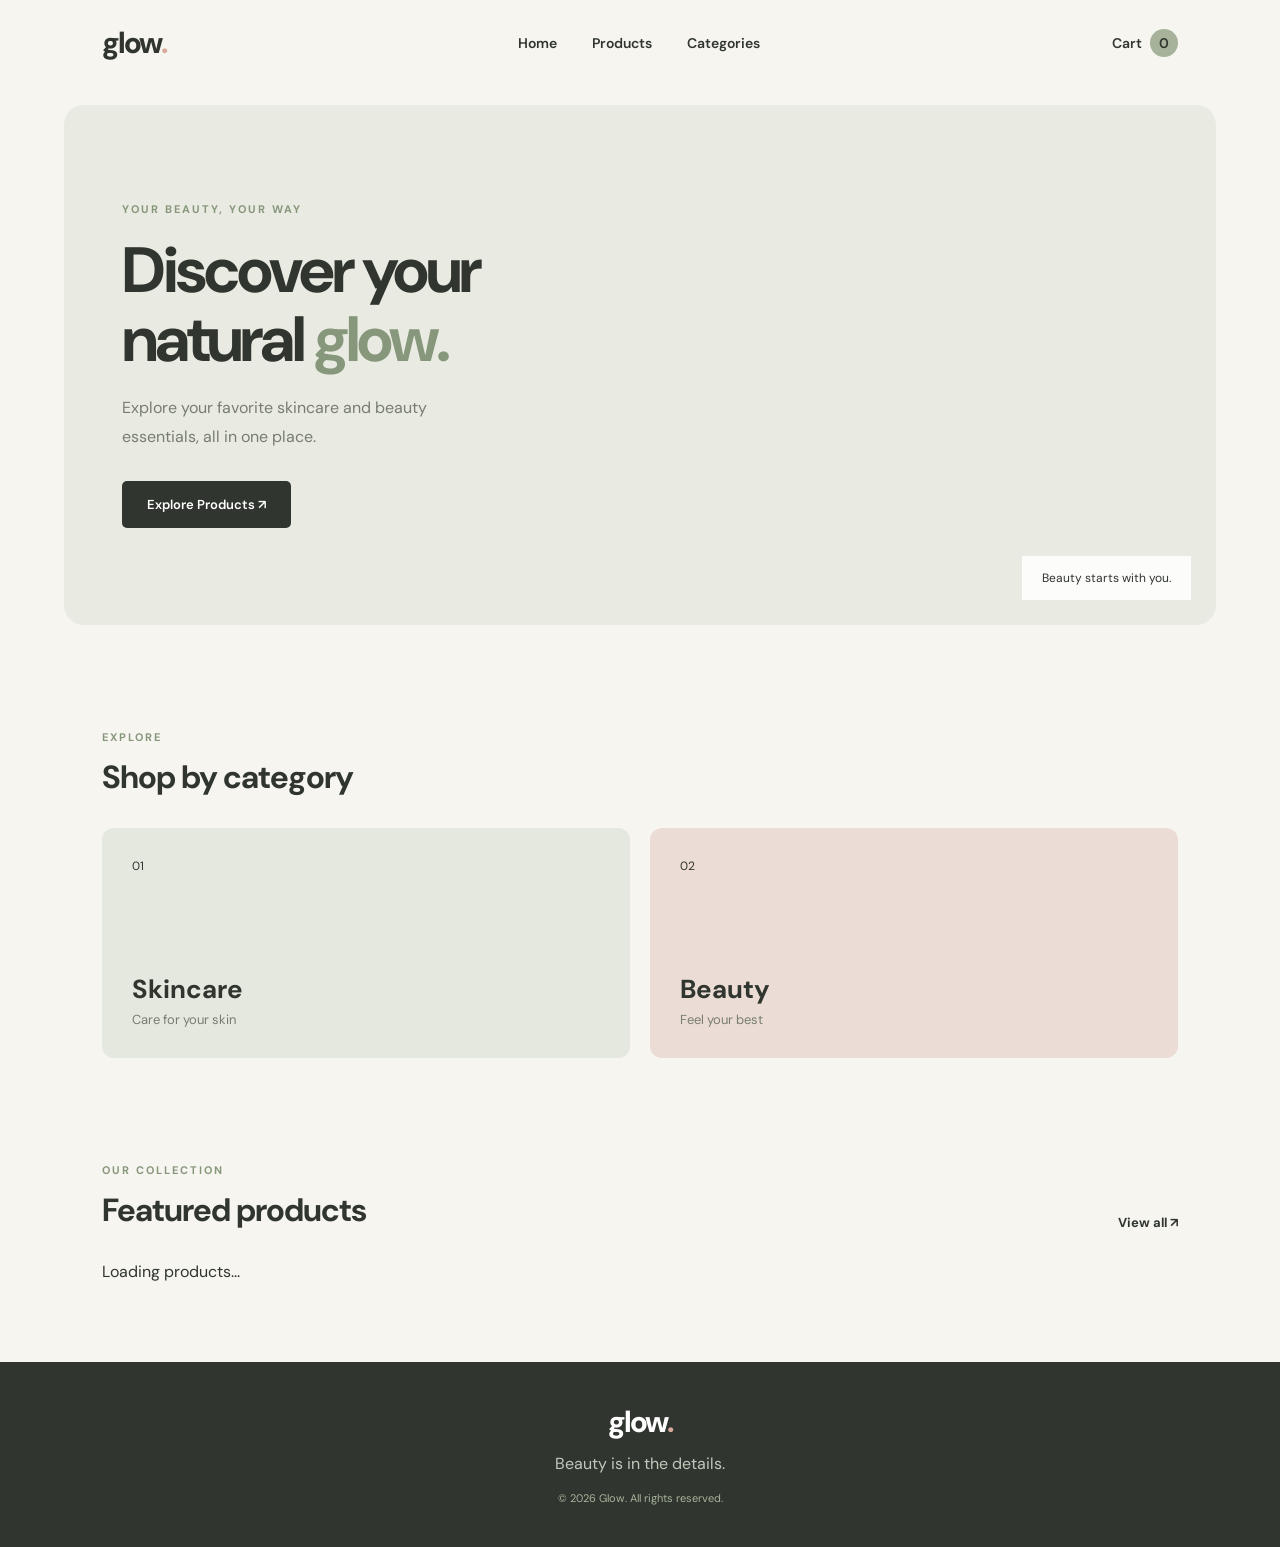
==== index.html @ 9c23f0e4 "First Version" ====
<!DOCTYPE html>
<html lang="en">
<head>
    <meta charset="UTF-8">
    <meta name="viewport" content="width=device-width, initial-scale=1.0">
    <title>Glow - Beauty Store</title>
    <link rel="stylesheet" href="css/Style.css">
    <link rel="preconnect" href="https://fonts.googleapis.com">
    <link rel="preconnect" href="https://fonts.gstatic.com" crossorigin>
    <link href="https://fonts.googleapis.com/css2?family=DM+Sans:wght@400;500;600;700;800&display=swap" rel="stylesheet">
</head>
<body>

    <header class="navbar">
        <a href="index.html" class="logo">glow<span>.</span></a>

        <nav>
            <a href="index.html">Home</a>
            <a href="products.html">Products</a>
            <a href="#categories">Categories</a>
        </nav>

        <a href="cart.html" class="cart-link">Cart <span>0</span></a>
    </header>

    <main>
        <section class="hero">
            <div class="hero-content">
                <span class="eyebrow">YOUR BEAUTY, YOUR WAY</span>
                <h1>Discover your<br>natural <span>glow.</span></h1>
                <p>Explore your favorite skincare and beauty essentials, all in one place.</p>
                <a href="products.html" class="primary-btn">Explore Products ↗</a>
            </div>

            <div class="hero-image">
                <div class="image-label">Beauty starts with you.</div>
            </div>
        </section>

        <section class="categories" id="categories">
            <div class="section-heading">
                <div>
                    <span class="eyebrow">EXPLORE</span>
                    <h2>Shop by category</h2>
                </div>
            </div>

            <div class="category-grid">
                <a href="products.html" class="category-card skin">
                    <span>01</span>
                    <h3>Skincare</h3>
                    <p>Care for your skin</p>
                </a>

                <a href="products.html" class="category-card beauty">
                    <span>02</span>
                    <h3>Beauty</h3>
                    <p>Feel your best</p>
                </a>
            </div>
        </section>

        <section class="featured">
            <div class="section-heading">
                <div>
                    <span class="eyebrow">OUR COLLECTION</span>
                    <h2>Featured products</h2>
                </div>
                <a href="products.html" class="view-all">View all ↗</a>
            </div>

            <div id="products-container" class="products-grid">
                <p>Loading products...</p>
            </div>
        </section>
    </main>

    <footer>
        <a href="index.html" class="logo">glow<span>.</span></a>
        <p>Beauty is in the details.</p>
        <small>© 2026 Glow. All rights reserved.</small>
    </footer>

    <script src="js/js.js"></script>
</body>
</html>
---- css/Style.css ----
* {
    margin: 0;
    padding: 0;
    box-sizing: border-box;
}

:root {
    --ivory: #F7F5F0;
    --dark: #30352F;
    --sage: #A6B39A;
    --peach: #D9A99B;
    --white: #FFFFFF;
}

body {
    font-family: 'DM Sans', sans-serif;
    background: var(--ivory);
    color: var(--dark);
}

a {
    text-decoration: none;
    color: inherit;
}

.navbar {
    height: 85px;
    padding: 0 8%;
    display: flex;
    align-items: center;
    justify-content: space-between;
    background: var(--ivory);
}

.logo {
    font-size: 30px;
    font-weight: 800;
    letter-spacing: -2px;
}

.logo span {
    color: var(--peach);
}

.navbar nav {
    display: flex;
    gap: 35px;
}

.navbar nav a,
.cart-link {
    font-size: 14px;
    font-weight: 600;
}

.navbar nav a:hover {
    color: #87977C;
}

.cart-link span {
    background: var(--sage);
    padding: 5px 9px;
    border-radius: 50%;
    margin-left: 5px;
}

.hero {
    margin: 20px 5% 80px;
    min-height: 520px;
    display: grid;
    grid-template-columns: 1fr 1fr;
    background: #E9EAE1;
    border-radius: 20px;
    overflow: hidden;
}

.hero-content {
    padding: 80px 10%;
    display: flex;
    flex-direction: column;
    align-items: flex-start;
    justify-content: center;
}

.eyebrow {
    color: #87977C;
    font-size: 11px;
    font-weight: 700;
    letter-spacing: 2px;
}

.hero h1 {
    font-size: clamp(45px, 5vw, 70px);
    line-height: 1.08;
    margin: 20px 0;
    letter-spacing: -3px;
}

.hero h1 span {
    color: #87977C;
}

.hero p {
    max-width: 370px;
    color: #777D73;
    line-height: 1.8;
    margin-bottom: 30px;
}

.primary-btn {
    background: var(--dark);
    color: white;
    padding: 15px 25px;
    border-radius: 5px;
    font-size: 13px;
    font-weight: 600;
    transition: 0.3s;
}

.primary-btn:hover {
    background: #87977C;
}

.hero-image {
    background:
        linear-gradient(90deg, rgba(233,234,225,0.1), transparent),
        url("https://images.unsplash.com/photo-1608248543803-ba4f8c70ae0b?w=1000") center/cover;
    position: relative;
}

.image-label {
    position: absolute;
    bottom: 25px;
    right: 25px;
    background: rgba(255,255,255,0.85);
    padding: 14px 20px;
    font-size: 12px;
}

.categories,
.featured {
    padding: 20px 8% 80px;
}

.section-heading {
    display: flex;
    justify-content: space-between;
    align-items: end;
    margin-bottom: 30px;
}

.section-heading h2 {
    font-size: 32px;
    margin-top: 10px;
    letter-spacing: -1px;
}

.category-grid {
    display: grid;
    grid-template-columns: 1fr 1fr;
    gap: 20px;
}

.category-card {
    min-height: 230px;
    padding: 30px;
    border-radius: 12px;
    display: flex;
    flex-direction: column;
    justify-content: end;
    transition: 0.3s;
}

.category-card:hover {
    transform: translateY(-5px);
}

.category-card.skin {
    background: #E4E8DE;
}

.category-card.beauty {
    background: #EBDCD5;
}

.category-card span {
    font-size: 12px;
    margin-bottom: auto;
}

.category-card h3 {
    font-size: 26px;
}

.category-card p {
    font-size: 13px;
    margin-top: 5px;
    color: #777D73;
}

.view-all {
    font-size: 13px;
    font-weight: 700;
}

.products-grid {
    display: grid;
    grid-template-columns: repeat(3, 1fr);
    gap: 22px;
}

.product-card {
    background: white;
    border-radius: 10px;
    overflow: hidden;
}

.product-card img {
    width: 100%;
    height: 260px;
    object-fit: cover;
    background: #E9EAE1;
}

.product-info {
    padding: 18px;
}

.product-info h3 {
    font-size: 17px;
    margin-bottom: 8px;
}

.product-info p {
    color: #888;
    font-size: 13px;
    margin-bottom: 12px;
}

.price {
    font-weight: 700;
}

.old-price {
    color: #999;
    text-decoration: line-through;
    font-size: 13px;
    margin-left: 8px;
}

footer {
    padding: 40px 8%;
    background: var(--dark);
    color: white;
    text-align: center;
}

footer p {
    margin: 12px 0;
    color: #C4C9BE;
}

footer small {
    font-size: 11px;
    color: #A6B39A;
}

@media (max-width: 768px) {
    .navbar {
        padding: 0 5%;
    }

    .navbar nav {
        gap: 12px;
    }

    .navbar nav a {
        font-size: 12px;
    }

    .hero {
        grid-template-columns: 1fr;
        margin: 10px 4% 50px;
    }

    .hero-content {
        padding: 55px 8%;
    }

    .hero-image {
        min-height: 300px;
    }

    .categories,
    .featured {
        padding: 20px 5% 50px;
    }

    .category-grid {
        grid-template-columns: 1fr;
    }

    .products-grid {
        grid-template-columns: repeat(2, 1fr);
        gap: 12px;
    }

    .product-card img {
        height: 180px;
    }
}

@media (max-width: 420px) {
    .navbar nav {
        gap: 8px;
    }

    .navbar nav a {
        font-size: 10px;
    }

    .logo {
        font-size: 24px;
    }

    .products-grid {
        grid-template-columns: 1fr;
    }
}

.products-page {
    padding: 70px 8% 100px;
    min-height: 70vh;
}

.products-page .section-heading {
    margin-bottom: 45px;
}

.products-page .section-heading p {
    color: #888;
    margin-top: 10px;
}

@media (max-width: 768px) {
    .products-page {
        padding: 45px 5% 70px;
    }
}

.add-cart-btn {
    width: 100%;
    padding: 12px;
    margin-top: 15px;
    background: #30352F;
    color: white;
    border: none;
    border-radius: 5px;
    font-family: inherit;
    font-weight: 600;
    cursor: pointer;
    transition: 0.3s;
}

.add-cart-btn:hover {
    background: #87977C;
}

.cart-page {
    padding: 70px 8% 100px;
    min-height: 70vh;
}

.cart-page h1 {
    font-size: 38px;
    margin: 12px 0 35px;
}

.cart-layout {
    display: grid;
    grid-template-columns: 2fr 1fr;
    gap: 30px;
    align-items: start;
}

.cart-item {
    background: white;
    padding: 22px;
    margin-bottom: 15px;
    border-radius: 10px;
    display: flex;
    align-items: center;
    justify-content: space-between;
    gap: 15px;
}

.cart-item-info h3 {
    font-size: 16px;
    margin-bottom: 8px;
}

.cart-item-info p {
    color: #87977C;
    font-weight: 600;
}

.quantity-controls {
    display: flex;
    align-items: center;
    gap: 12px;
}

.quantity-controls button {
    width: 30px;
    height: 30px;
    border: none;
    background: #E9EAE1;
    cursor: pointer;
    border-radius: 5px;
    font-size: 18px;
}

.remove-btn {
    border: none;
    background: none;
    color: #B66D60;
    cursor: pointer;
    font-family: inherit;
}

.cart-summary {
    background: white;
    padding: 25px;
    border-radius: 10px;
}

.cart-summary h2 {
    font-size: 20px;
    margin-bottom: 25px;
}

.summary-line {
    display: flex;
    justify-content: space-between;
    padding: 20px 0;
    border-top: 1px solid #eee;
    margin-bottom: 20px;
}

#checkout-btn {
    width: 100%;
    border: none;
    cursor: pointer;
    font-family: inherit;
}

.continue-shopping {
    display: block;
    text-align: center;
    margin-top: 20px;
    font-size: 13px;
}

.empty-cart {
    background: white;
    padding: 40px;
    border-radius: 10px;
}

.empty-cart p {
    margin: 15px 0 25px;
    color: #888;
}

@media (max-width: 768px) {
    .cart-layout {
        grid-template-columns: 1fr;
    }

    .cart-page {
        padding: 45px 5%;
    }

    .cart-item {
        flex-wrap: wrap;
    }
}
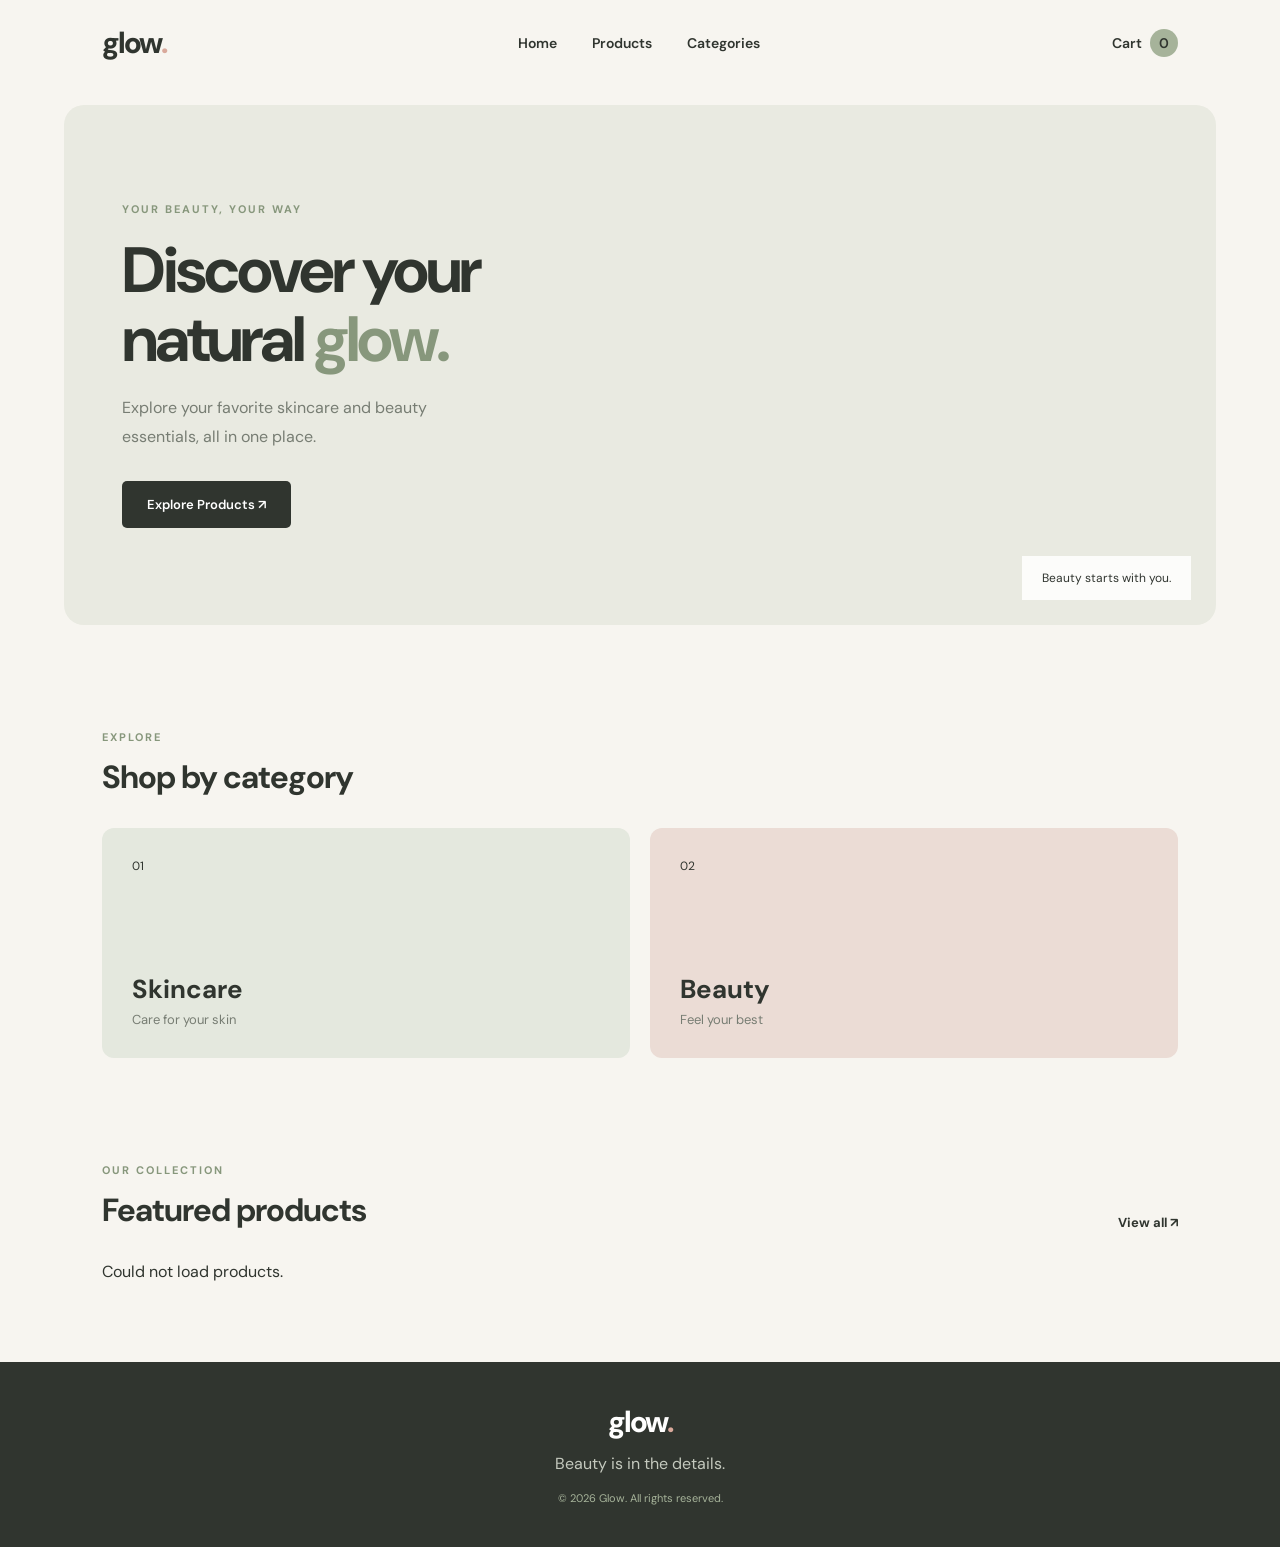
==== commit 362498e1: "Rename js.js to Js.js in index.html" ====
--- a/index.html
+++ b/index.html
@@ -82,6 +82,6 @@
         <small>© 2026 Glow. All rights reserved.</small>
     </footer>
 
-    <script src="js/js.js"></script>
+    <script src="js/Js.js"></script>
 </body>
 </html>
